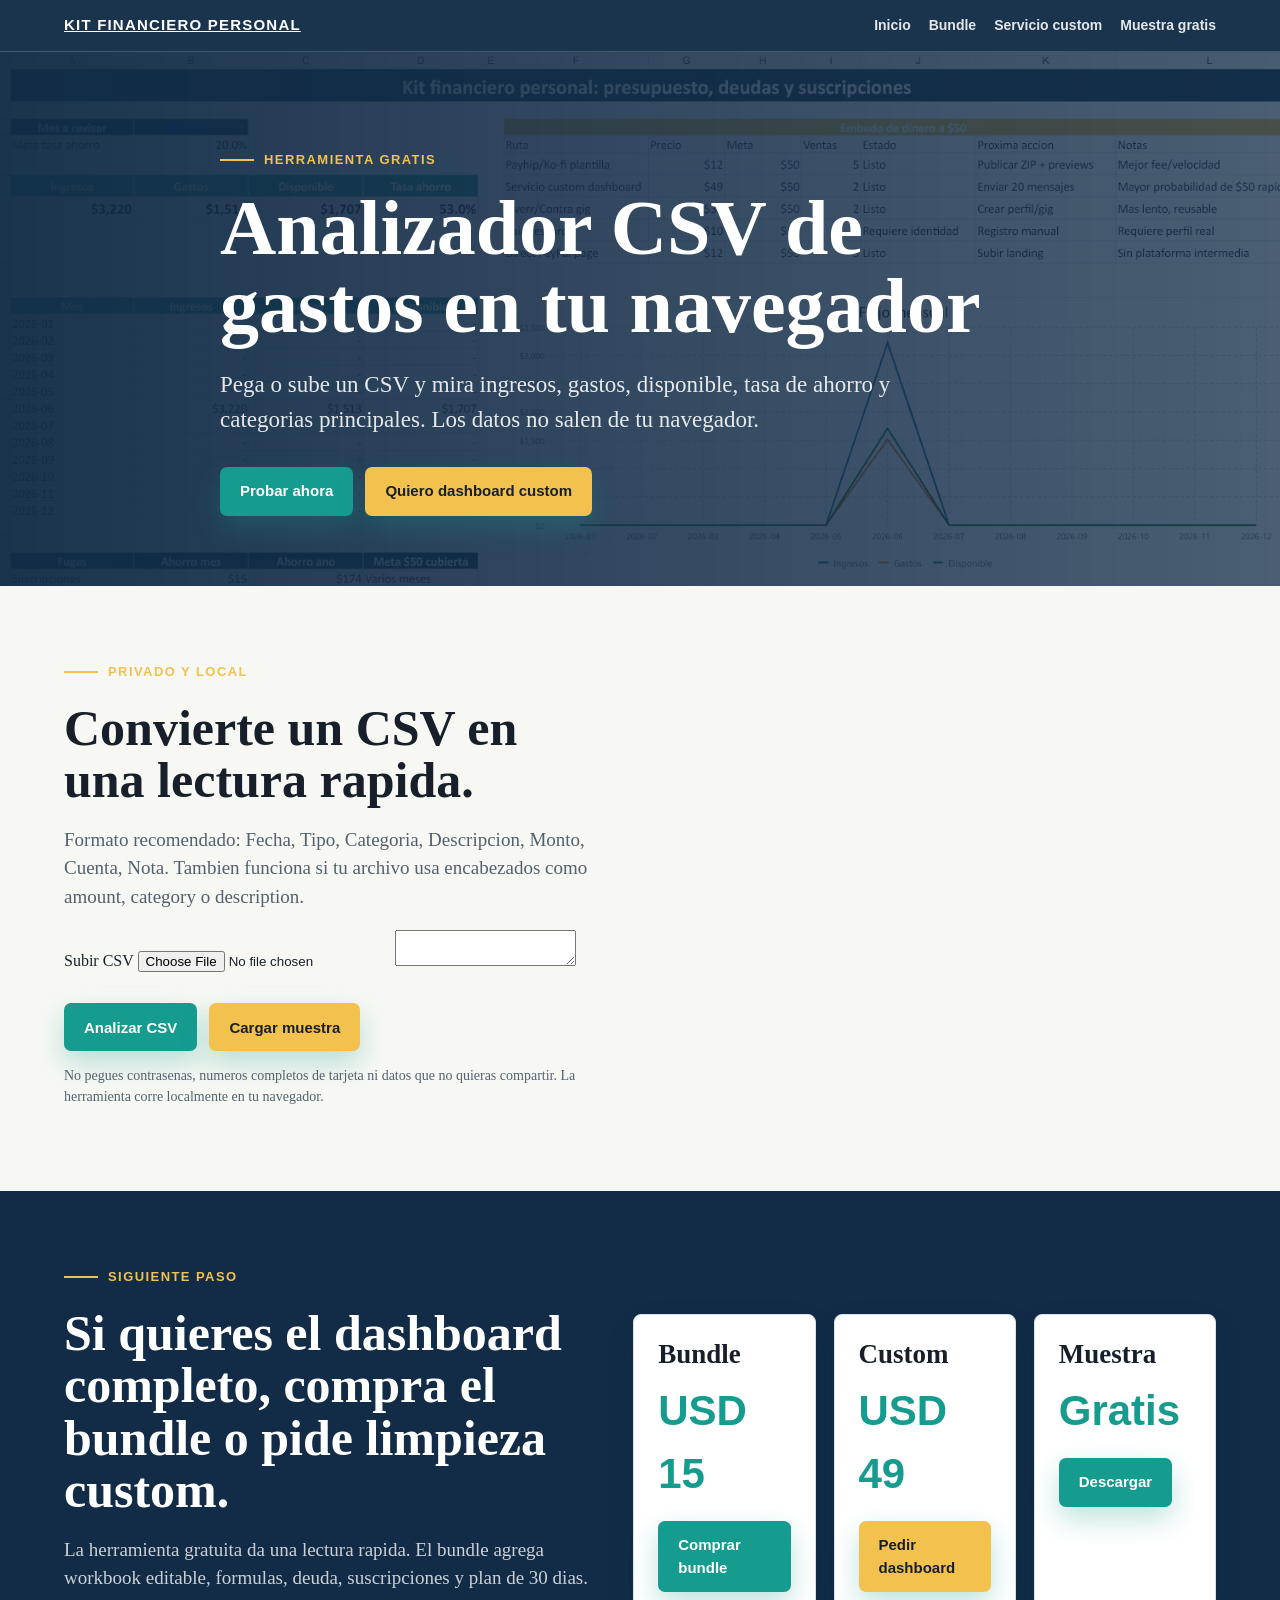
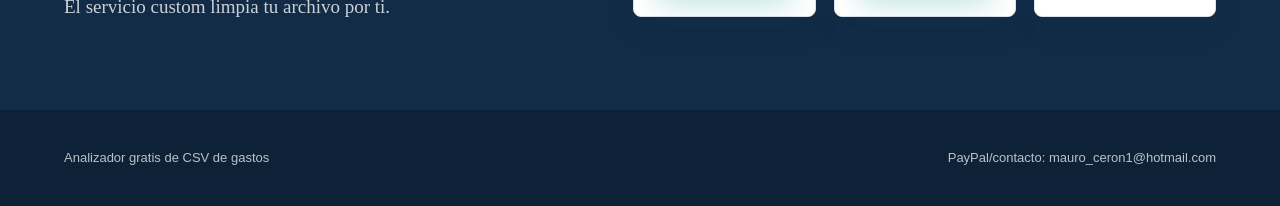
==== analizador-csv.html @ 42787fa1 "Publish analyzer update analizador-csv.html" ====
<!doctype html>
<html lang="es">
<head>
  <meta charset="utf-8">
  <meta name="viewport" content="width=device-width, initial-scale=1">
  <meta name="description" content="Analizador gratis de CSV de gastos. Calcula ingresos, gastos, disponible, tasa de ahorro y categorias en tu navegador.">
  <title>Analizador Gratis de CSV de Gastos</title>
  <link rel="canonical" href="https://mauroceron.github.io/kit-financiero-personal-bundle/analizador-csv.html">
  <link rel="stylesheet" href="assets/site.css">
</head>
<body>
  <div class="topbar">
    <a class="brand" href="./">Kit Financiero Personal</a>
    <nav class="nav" aria-label="Principal">
      <a href="./">Inicio</a>
      <a href="presupuesto-personal-excel.html">Bundle</a>
      <a href="servicio-dashboard-financiero.html">Servicio custom</a>
      <a href="muestra-gratis.html">Muestra gratis</a>
    </nav>
  </div>

  <header class="page-hero">
    <div class="hero-inner narrow">
      <p class="eyebrow">Herramienta gratis</p>
      <h1>Analizador CSV de gastos en tu navegador</h1>
      <p class="hero-copy">Pega o sube un CSV y mira ingresos, gastos, disponible, tasa de ahorro y categorias principales. Los datos no salen de tu navegador.</p>
      <div class="actions">
        <a class="btn" href="#herramienta">Probar ahora</a>
        <a class="btn secondary" href="servicio-dashboard-financiero.html">Quiero dashboard custom</a>
      </div>
    </div>
  </header>

  <section id="herramienta">
    <div class="section-inner split tool-layout">
      <div>
        <p class="eyebrow">Privado y local</p>
        <h2>Convierte un CSV en una lectura rapida.</h2>
        <p class="lede">Formato recomendado: Fecha, Tipo, Categoria, Descripcion, Monto, Cuenta, Nota. Tambien funciona si tu archivo usa encabezados como amount, category o description.</p>

        <div class="tool-card">
          <label class="file-label">
            <span>Subir CSV</span>
            <input type="file" accept=".csv,text/csv" data-file-input>
          </label>
          <textarea data-csv-input spellcheck="false" aria-label="CSV de gastos"></textarea>
          <div class="actions compact">
            <button class="btn" type="button" data-run-analysis>Analizar CSV</button>
            <button class="btn secondary" type="button" data-load-sample>Cargar muestra</button>
          </div>
          <p class="notice">No pegues contrasenas, numeros completos de tarjeta ni datos que no quieras compartir. La herramienta corre localmente en tu navegador.</p>
        </div>
      </div>

      <div data-output class="tool-results" aria-live="polite"></div>
    </div>
  </section>

  <section class="band">
    <div class="section-inner split">
      <div>
        <p class="eyebrow">Siguiente paso</p>
        <h2>Si quieres el dashboard completo, compra el bundle o pide limpieza custom.</h2>
        <p class="lede">La herramienta gratuita da una lectura rapida. El bundle agrega workbook editable, formulas, deuda, suscripciones y plan de 30 dias. El servicio custom limpia tu archivo por ti.</p>
      </div>
      <div class="grid-3">
        <article class="offer">
          <h3>Bundle</h3>
          <div class="price">USD 15</div>
          <a class="btn" href="./#comprar">Comprar bundle</a>
        </article>
        <article class="offer">
          <h3>Custom</h3>
          <div class="price">USD 49</div>
          <a class="btn secondary" href="servicio-dashboard-financiero.html#pagar">Pedir dashboard</a>
        </article>
        <article class="offer">
          <h3>Muestra</h3>
          <div class="price">Gratis</div>
          <a class="btn" href="muestra-gratis.html">Descargar</a>
        </article>
      </div>
    </div>
  </section>

  <footer>
    <div class="section-inner">
      <span>Analizador gratis de CSV de gastos</span>
      <span>PayPal/contacto: mauro_ceron1@hotmail.com</span>
    </div>
  </footer>

  <script src="assets/analyzer.js"></script>
</body>
</html>
---- assets/site.css ----
:root {
  --navy: #122c47;
  --ink: #17202a;
  --muted: #53616f;
  --teal: #169b8f;
  --gold: #f2c14e;
  --paper: #f7f8f3;
  --white: #ffffff;
  --line: #d9e1ea;
  --red: #bf4b3f;
  --shadow: 0 28px 90px rgba(18, 44, 71, 0.18);
}

* { box-sizing: border-box; }
html { scroll-behavior: smooth; }
body {
  margin: 0;
  color: var(--ink);
  background: var(--paper);
  font-family: Georgia, "Times New Roman", serif;
  line-height: 1.5;
}

img { max-width: 100%; display: block; }
a { color: inherit; }

.topbar {
  position: sticky;
  z-index: 10;
  top: 0;
  display: flex;
  align-items: center;
  justify-content: space-between;
  gap: 18px;
  padding: 14px 5vw;
  color: var(--white);
  background: rgba(18, 44, 71, 0.96);
  border-bottom: 1px solid rgba(255, 255, 255, 0.18);
}

.brand,
.nav,
.btn,
.eyebrow,
.price,
.proof strong,
.step span {
  font-family: "Trebuchet MS", Verdana, sans-serif;
}

.brand {
  font-size: 15px;
  font-weight: 800;
  letter-spacing: 0.08em;
  text-transform: uppercase;
}

.nav {
  display: flex;
  align-items: center;
  gap: 18px;
  font-size: 14px;
  font-weight: 700;
}

.nav a {
  text-decoration: none;
  opacity: 0.88;
}

.nav a:hover { opacity: 1; }

.page-hero {
  padding: 92px 5vw 70px;
  color: var(--white);
  background:
    linear-gradient(90deg, rgba(18, 44, 71, 0.96), rgba(18, 44, 71, 0.76)),
    url("dashboard-raw.png") center / cover;
}

.hero-inner,
.section-inner {
  max-width: 1180px;
  margin: 0 auto;
}

.narrow { max-width: 840px; }

.eyebrow {
  display: inline-flex;
  align-items: center;
  gap: 10px;
  margin: 0 0 20px;
  font-size: 13px;
  font-weight: 800;
  letter-spacing: 0.11em;
  text-transform: uppercase;
  color: var(--gold);
}

.eyebrow::before {
  content: "";
  width: 34px;
  height: 2px;
  background: var(--gold);
}

h1 {
  margin: 0;
  max-width: 900px;
  font-size: clamp(42px, 7vw, 78px);
  line-height: 1;
  letter-spacing: 0;
}

h2 {
  margin: 0 0 16px;
  font-size: clamp(30px, 4vw, 50px);
  line-height: 1.05;
  letter-spacing: 0;
}

h3 {
  margin: 0 0 10px;
  font-size: 27px;
  line-height: 1.12;
}

.hero-copy,
.lede {
  max-width: 740px;
  color: rgba(255, 255, 255, 0.88);
  font-size: clamp(18px, 2vw, 23px);
}

.lede {
  color: var(--muted);
  font-size: 19px;
}

section { padding: 70px 5vw; }

.split {
  display: grid;
  grid-template-columns: minmax(0, 0.95fr) minmax(320px, 1.05fr);
  gap: 42px;
  align-items: center;
}

.grid-3 {
  display: grid;
  grid-template-columns: repeat(3, minmax(0, 1fr));
  gap: 18px;
  margin-top: 30px;
}

.card,
.proof,
.offer {
  padding: 24px;
  background: var(--white);
  border: 1px solid var(--line);
  border-radius: 8px;
  box-shadow: 0 12px 36px rgba(18, 44, 71, 0.06);
}

.showcase {
  border: 1px solid var(--line);
  border-radius: 8px;
  overflow: hidden;
  background: var(--white);
  box-shadow: var(--shadow);
}

.actions {
  display: flex;
  flex-wrap: wrap;
  gap: 12px;
  margin-top: 30px;
}

.btn {
  display: inline-flex;
  align-items: center;
  justify-content: center;
  min-height: 48px;
  padding: 13px 20px;
  border: 0;
  border-radius: 7px;
  color: var(--white);
  background: var(--teal);
  font-size: 15px;
  font-weight: 800;
  text-decoration: none;
  cursor: pointer;
  box-shadow: 0 12px 28px rgba(22, 155, 143, 0.28);
}

.btn.secondary {
  color: var(--ink);
  background: var(--gold);
}

.price {
  margin: 8px 0 16px;
  font-size: 42px;
  font-weight: 900;
  color: var(--teal);
}

.band {
  color: var(--white);
  background: var(--navy);
}

.band .lede { color: rgba(255, 255, 255, 0.78); }

.band .card,
.band .offer {
  color: var(--ink);
}

.list {
  margin: 18px 0 0;
  padding-left: 20px;
  color: var(--muted);
}

.list li { margin-bottom: 8px; }

.notice {
  color: var(--muted);
  font-size: 14px;
}

footer {
  padding: 38px 5vw;
  color: rgba(255, 255, 255, 0.72);
  background: #0d2237;
  font-family: "Trebuchet MS", Verdana, sans-serif;
  font-size: 13px;
}

footer .section-inner {
  display: flex;
  flex-wrap: wrap;
  gap: 14px;
  align-items: center;
  justify-content: space-between;
}

@media (max-width: 850px) {
  .nav { display: none; }
  .split,
  .grid-3 {
    grid-template-columns: 1fr;
  }
  section { padding: 54px 5vw; }
  .page-hero { padding-top: 70px; }
}
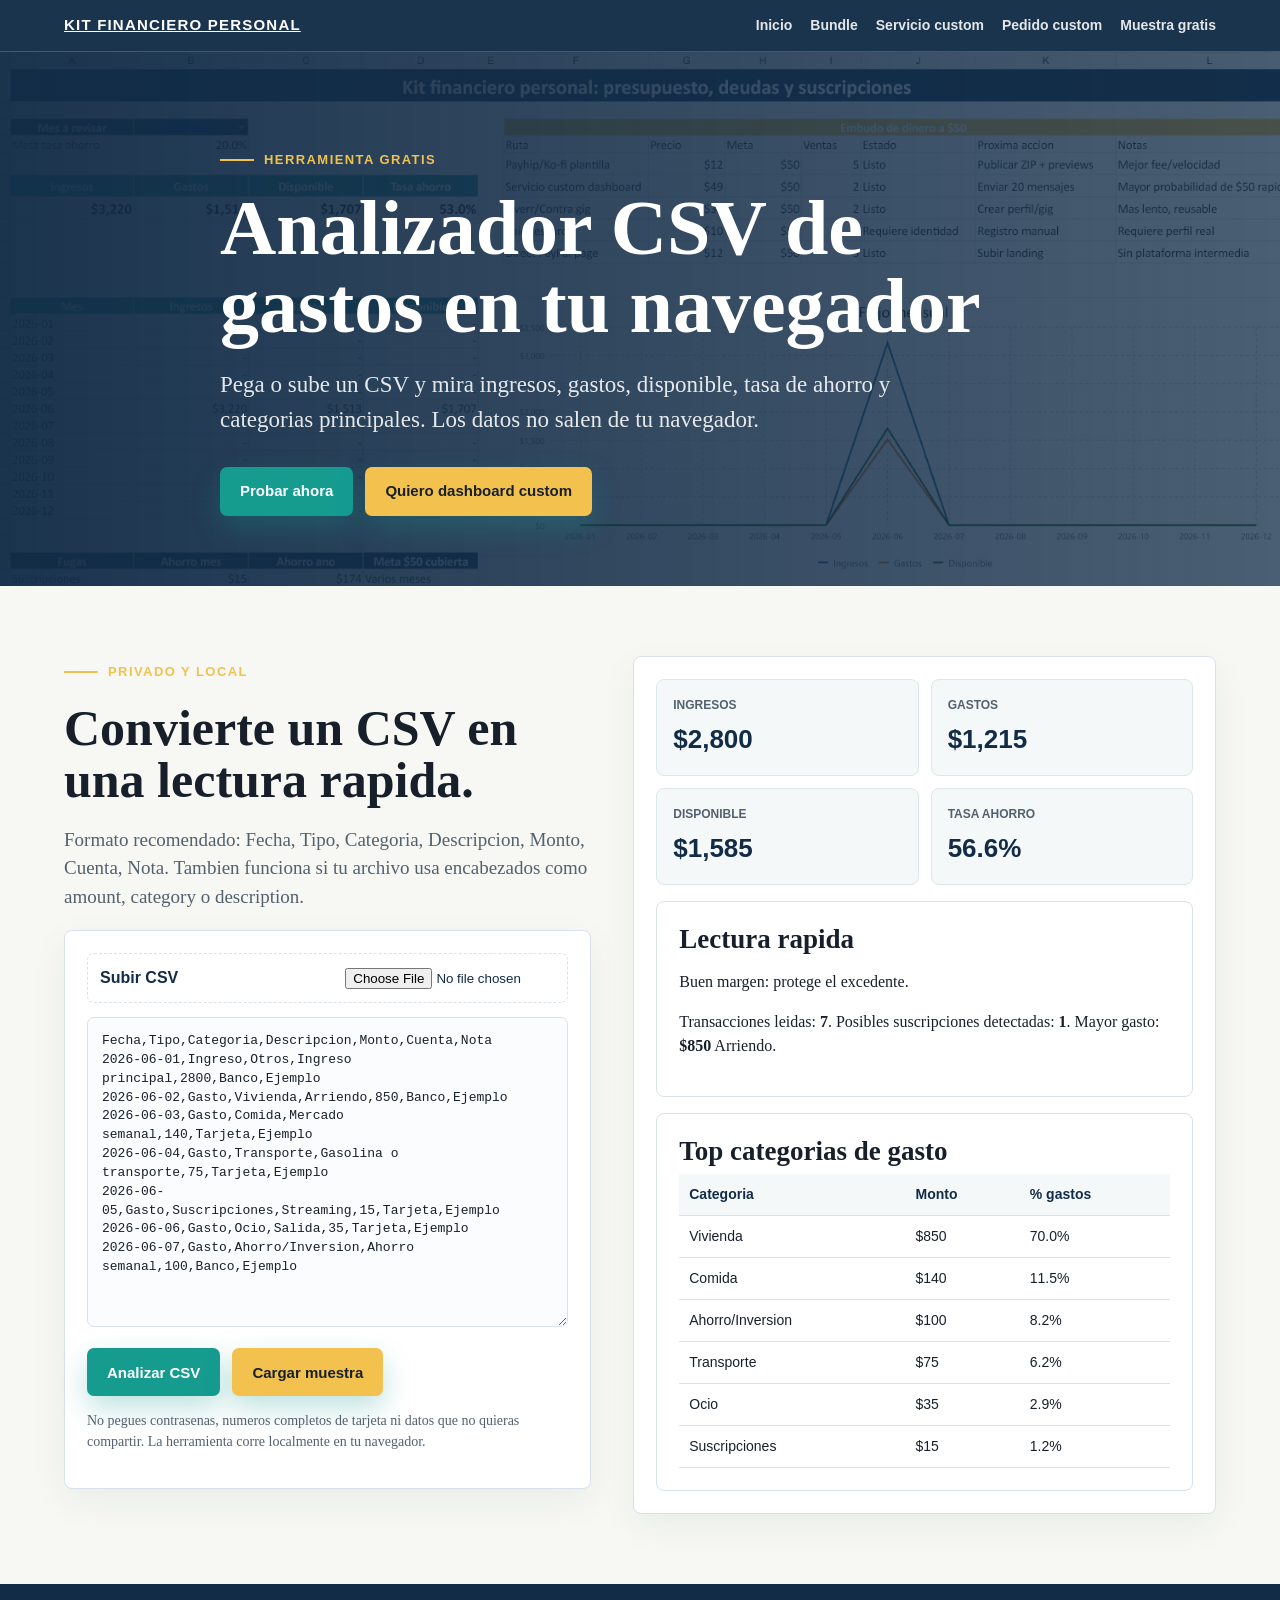
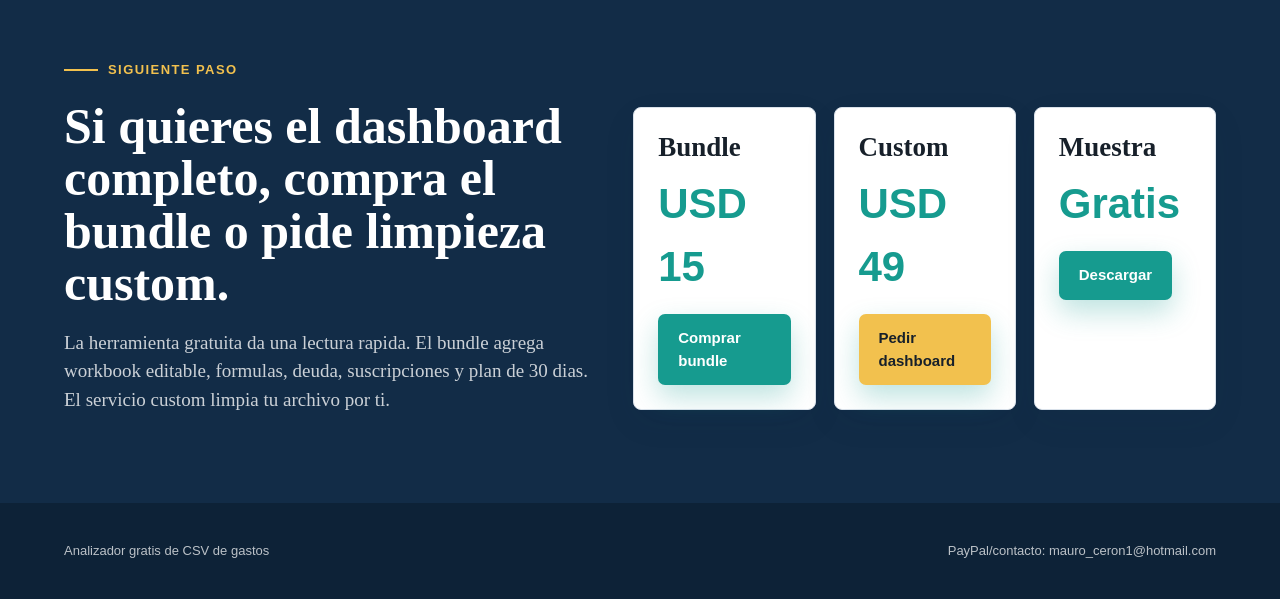
==== commit dc4bee7d: "Improve order flow analizador-csv.html" ====
--- a/analizador-csv.html
+++ b/analizador-csv.html
@@ -15,6 +15,7 @@
       <a href="./">Inicio</a>
       <a href="presupuesto-personal-excel.html">Bundle</a>
       <a href="servicio-dashboard-financiero.html">Servicio custom</a>
+      <a href="pedido-custom.html">Pedido custom</a>
       <a href="muestra-gratis.html">Muestra gratis</a>
     </nav>
   </div>
@@ -26,7 +27,7 @@
       <p class="hero-copy">Pega o sube un CSV y mira ingresos, gastos, disponible, tasa de ahorro y categorias principales. Los datos no salen de tu navegador.</p>
       <div class="actions">
         <a class="btn" href="#herramienta">Probar ahora</a>
-        <a class="btn secondary" href="servicio-dashboard-financiero.html">Quiero dashboard custom</a>
+        <a class="btn secondary" href="pedido-custom.html">Quiero dashboard custom</a>
       </div>
     </div>
   </header>
@@ -72,7 +73,7 @@
         <article class="offer">
           <h3>Custom</h3>
           <div class="price">USD 49</div>
-          <a class="btn secondary" href="servicio-dashboard-financiero.html#pagar">Pedir dashboard</a>
+          <a class="btn secondary" href="pedido-custom.html">Pedir dashboard</a>
         </article>
         <article class="offer">
           <h3>Muestra</h3>
--- a/assets/site.css
+++ b/assets/site.css
@@ -233,6 +233,124 @@
   font-size: 14px;
 }
 
+.tool-layout {
+  align-items: start;
+}
+
+.tool-card,
+.tool-results,
+.tool-panel {
+  padding: 22px;
+  background: var(--white);
+  border: 1px solid var(--line);
+  border-radius: 8px;
+  box-shadow: 0 12px 36px rgba(18, 44, 71, 0.06);
+}
+
+.file-label {
+  display: flex;
+  align-items: center;
+  justify-content: space-between;
+  gap: 14px;
+  margin-bottom: 14px;
+  padding: 12px;
+  border: 1px dashed var(--line);
+  border-radius: 7px;
+  font-family: "Trebuchet MS", Verdana, sans-serif;
+  font-weight: 800;
+  color: var(--navy);
+}
+
+.file-label input {
+  max-width: 210px;
+}
+
+textarea[data-csv-input] {
+  width: 100%;
+  min-height: 310px;
+  resize: vertical;
+  padding: 14px;
+  border: 1px solid var(--line);
+  border-radius: 7px;
+  color: var(--ink);
+  background: #fbfcfd;
+  font: 13px/1.45 Consolas, "Courier New", monospace;
+}
+
+.actions.compact {
+  margin-top: 14px;
+}
+
+.tool-results {
+  min-height: 360px;
+}
+
+.metric-grid {
+  display: grid;
+  grid-template-columns: repeat(2, minmax(0, 1fr));
+  gap: 12px;
+  margin-bottom: 16px;
+}
+
+.metric {
+  padding: 16px;
+  border-radius: 8px;
+  background: #f4f8f8;
+  border: 1px solid #dce8e7;
+}
+
+.metric span {
+  display: block;
+  margin-bottom: 6px;
+  color: var(--muted);
+  font-family: "Trebuchet MS", Verdana, sans-serif;
+  font-size: 12px;
+  font-weight: 800;
+  text-transform: uppercase;
+}
+
+.metric strong {
+  font-family: "Trebuchet MS", Verdana, sans-serif;
+  font-size: 26px;
+  color: var(--navy);
+}
+
+.tool-panel {
+  margin-top: 16px;
+  box-shadow: none;
+}
+
+.tool-panel h3 {
+  margin-bottom: 8px;
+}
+
+.result-table {
+  width: 100%;
+  border-collapse: collapse;
+  font-family: "Trebuchet MS", Verdana, sans-serif;
+  font-size: 14px;
+}
+
+.result-table th,
+.result-table td {
+  padding: 10px;
+  border-bottom: 1px solid var(--line);
+  text-align: left;
+}
+
+.result-table th {
+  color: var(--navy);
+  background: #f4f8f8;
+}
+
+.tool-alert {
+  padding: 16px;
+  color: #7a1f16;
+  background: #fff2ef;
+  border: 1px solid #f0c5bd;
+  border-radius: 8px;
+}
+
 footer {
   padding: 38px 5vw;
   color: rgba(255, 255, 255, 0.72);
@@ -252,7 +370,8 @@
 @media (max-width: 850px) {
   .nav { display: none; }
   .split,
-  .grid-3 {
+  .grid-3,
+  .metric-grid {
     grid-template-columns: 1fr;
   }
   section { padding: 54px 5vw; }
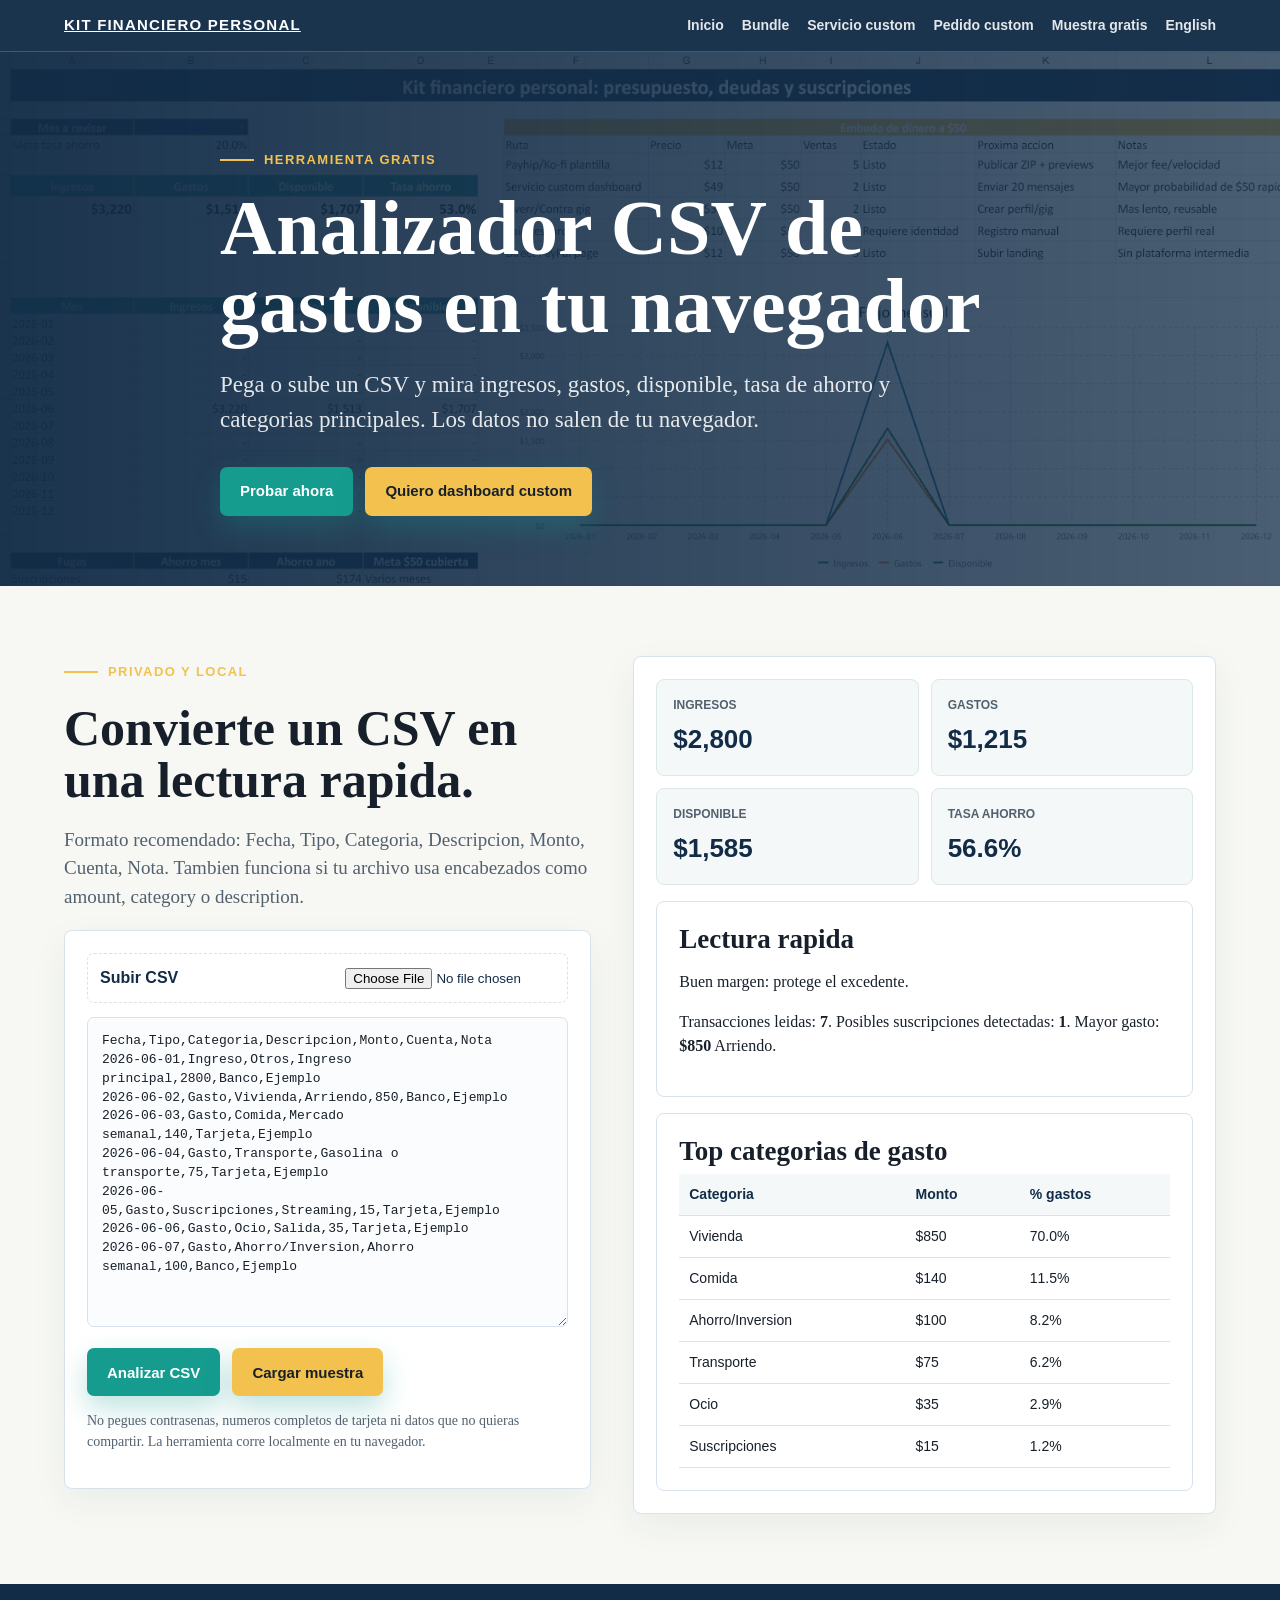
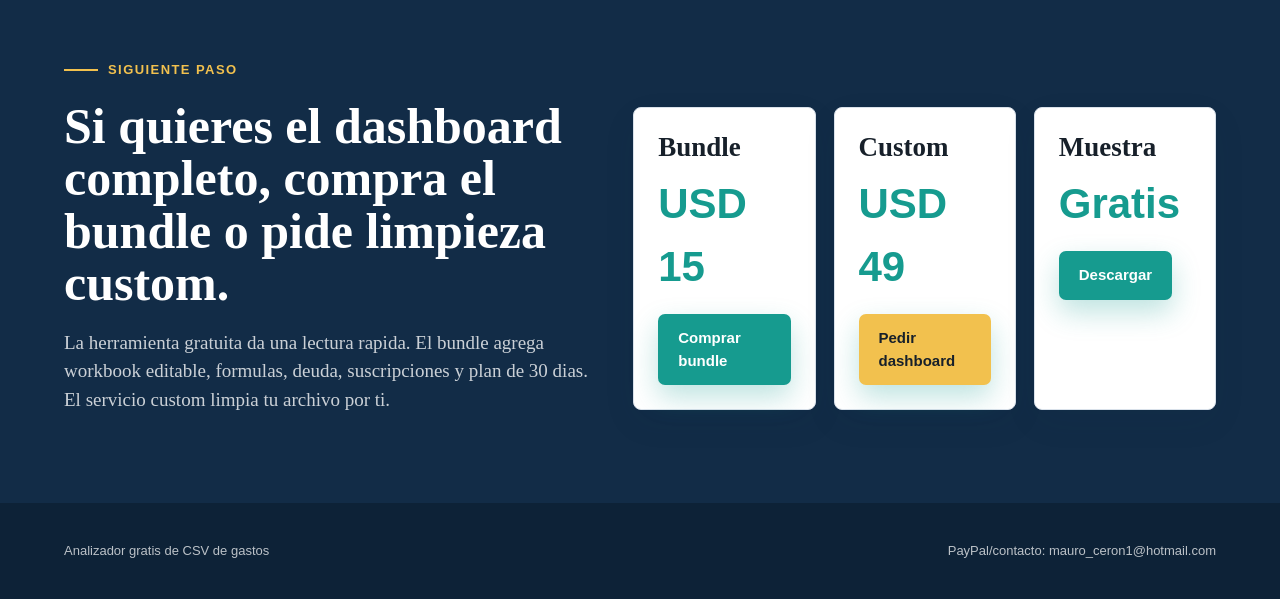
==== commit 6cc41e03: "Add English CSV expense analyzer: analizador-csv.html" ====
--- a/analizador-csv.html
+++ b/analizador-csv.html
@@ -6,6 +6,31 @@
   <meta name="description" content="Analizador gratis de CSV de gastos. Calcula ingresos, gastos, disponible, tasa de ahorro y categorias en tu navegador.">
   <title>Analizador Gratis de CSV de Gastos</title>
   <link rel="canonical" href="https://mauroceron.github.io/kit-financiero-personal-bundle/analizador-csv.html">
+  <link rel="alternate" hreflang="es" href="https://mauroceron.github.io/kit-financiero-personal-bundle/analizador-csv.html">
+  <link rel="alternate" hreflang="en" href="https://mauroceron.github.io/kit-financiero-personal-bundle/csv-expense-analyzer.html">
+  <meta property="og:locale" content="es_CO">
+  <meta property="og:type" content="website">
+  <meta property="og:site_name" content="Kit Financiero Personal">
+  <meta property="og:title" content="Analizador gratis de CSV de gastos">
+  <meta property="og:description" content="Pega o sube un CSV y calcula ingresos, gastos, disponible, tasa de ahorro y categorias sin enviar datos al servidor.">
+  <meta property="og:url" content="https://mauroceron.github.io/kit-financiero-personal-bundle/analizador-csv.html">
+  <meta property="og:image" content="https://mauroceron.github.io/kit-financiero-personal-bundle/assets/01-portada-marketplace.png">
+  <meta name="twitter:card" content="summary_large_image">
+  <meta name="twitter:title" content="Analizador gratis de CSV de gastos">
+  <meta name="twitter:description" content="Herramienta local para leer ingresos, gastos y categorias desde un CSV financiero.">
+  <meta name="twitter:image" content="https://mauroceron.github.io/kit-financiero-personal-bundle/assets/01-portada-marketplace.png">
+  <script type="application/ld+json">
+  {
+    "@context": "https://schema.org",
+    "@type": "WebApplication",
+    "name": "Analizador gratis de CSV de gastos",
+    "applicationCategory": "FinanceApplication",
+    "operatingSystem": "Web",
+    "url": "https://mauroceron.github.io/kit-financiero-personal-bundle/analizador-csv.html",
+    "description": "Analizador local de CSV para calcular ingresos, gastos, disponible, tasa de ahorro, categorias principales y posibles suscripciones.",
+    "offers": { "@type": "Offer", "price": "0", "priceCurrency": "USD" }
+  }
+  </script>
   <link rel="stylesheet" href="assets/site.css">
 </head>
 <body>
@@ -17,6 +42,7 @@
       <a href="servicio-dashboard-financiero.html">Servicio custom</a>
       <a href="pedido-custom.html">Pedido custom</a>
       <a href="muestra-gratis.html">Muestra gratis</a>
+      <a href="csv-expense-analyzer.html">English</a>
     </nav>
   </div>
 
--- a/assets/site.css
+++ b/assets/site.css
@@ -154,14 +154,20 @@
   margin-top: 30px;
 }
 
+.split .grid-3 {
+  grid-template-columns: repeat(auto-fit, minmax(min(180px, 100%), 1fr));
+}
+
 .card,
 .proof,
 .offer {
+  min-width: 0;
   padding: 24px;
   background: var(--white);
   border: 1px solid var(--line);
   border-radius: 8px;
   box-shadow: 0 12px 36px rgba(18, 44, 71, 0.06);
+  overflow-wrap: anywhere;
 }
 
 .showcase {
@@ -351,6 +357,55 @@
   border-radius: 8px;
 }
 
+.order-form {
+  display: grid;
+  grid-template-columns: repeat(2, minmax(0, 1fr));
+  gap: 14px;
+}
+
+.order-form label {
+  display: grid;
+  gap: 7px;
+  font-family: "Trebuchet MS", Verdana, sans-serif;
+  font-size: 13px;
+  font-weight: 800;
+  color: var(--navy);
+}
+
+.order-form label:last-child {
+  grid-column: 1 / -1;
+}
+
+.order-form input,
+.order-form select,
+.order-form textarea,
+.brief-output {
+  width: 100%;
+  padding: 12px;
+  border: 1px solid var(--line);
+  border-radius: 7px;
+  color: var(--ink);
+  background: #fbfcfd;
+  font: 15px/1.35 "Trebuchet MS", Verdana, sans-serif;
+}
+
+.order-form textarea,
+.brief-output {
+  min-height: 160px;
+  resize: vertical;
+  font-family: Consolas, "Courier New", monospace;
+  font-size: 13px;
+}
+
+.brief-output {
+  min-height: 260px;
+  margin-top: 12px;
+}
+
+.pay-inline {
+  margin-top: 18px;
+}
+
 footer {
   padding: 38px 5vw;
   color: rgba(255, 255, 255, 0.72);
@@ -371,7 +426,8 @@
   .nav { display: none; }
   .split,
   .grid-3,
-  .metric-grid {
+  .metric-grid,
+  .order-form {
     grid-template-columns: 1fr;
   }
   section { padding: 54px 5vw; }
